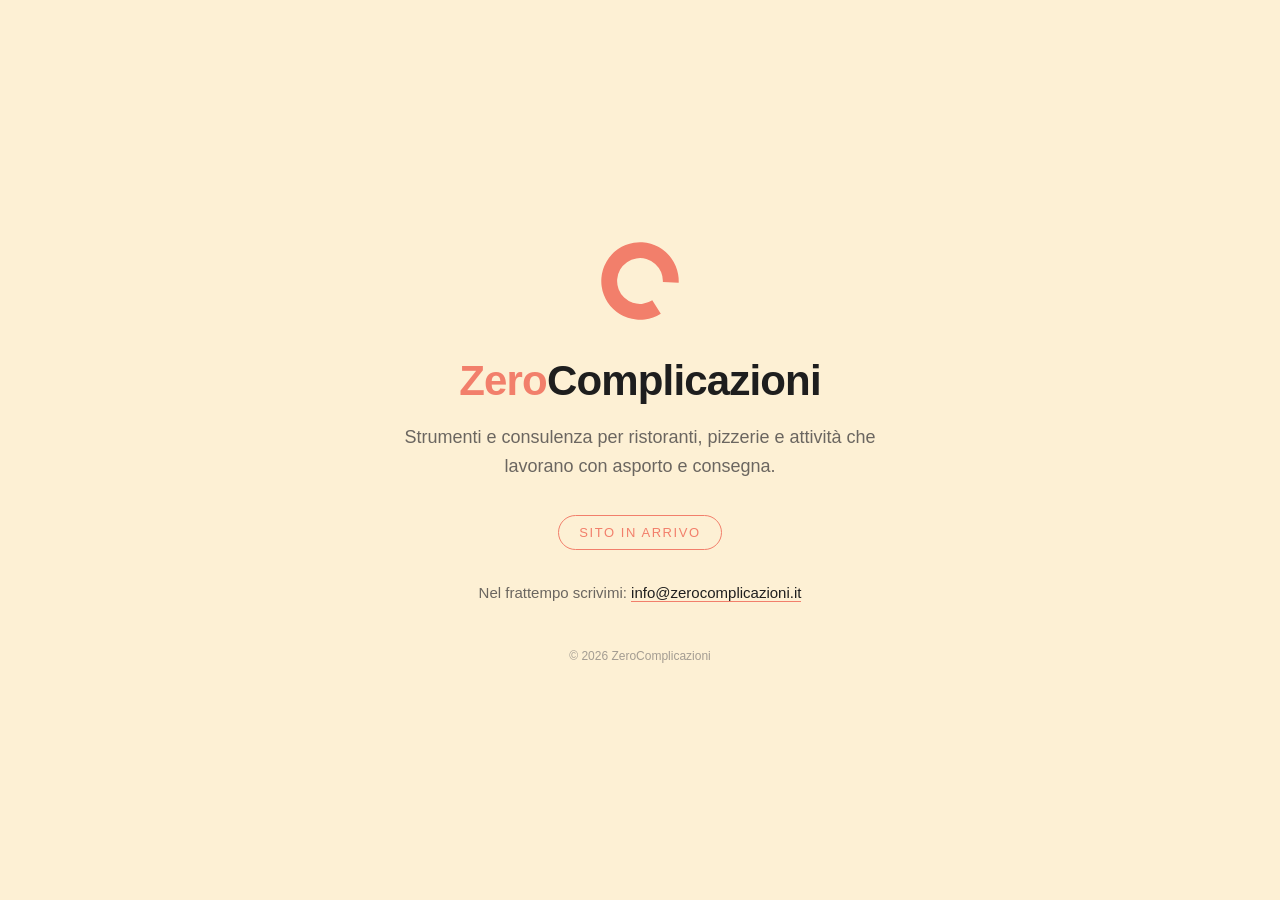
==== index.html @ be662501 "Index sito" ====
<!DOCTYPE html>
<html lang="it">
<head>
<meta charset="UTF-8">
<meta name="viewport" content="width=device-width, initial-scale=1.0">
<title>ZeroComplicazioni</title>
<meta name="description" content="ZeroComplicazioni — strumenti e consulenza per ristoranti, pizzerie e attività di ristorazione. Ordini online, processi, food cost.">
<meta name="robots" content="noindex">
<meta property="og:title" content="ZeroComplicazioni">
<meta property="og:description" content="Strumenti e consulenza per chi lavora con asporto e consegna.">
<meta property="og:type" content="website">
<link rel="icon" href="favicon.ico" sizes="any">
<style>
  :root{
    --ink:#1E1E1E;
    --coral:#F27F6B;
    --cream:#FDF0D4;
    --muted:#6B6660;
  }
  *{box-sizing:border-box;margin:0;padding:0}
  body{
    min-height:100vh;
    display:flex;
    align-items:center;
    justify-content:center;
    background:var(--cream);
    color:var(--ink);
    font-family:-apple-system,BlinkMacSystemFont,"Segoe UI",Roboto,Helvetica,Arial,sans-serif;
    padding:32px 24px;
    text-align:center;
  }
  .wrap{max-width:520px}
  .mark{width:88px;height:88px;margin:0 auto 32px;display:block}
  h1{
    font-size:clamp(28px,7vw,42px);
    font-weight:700;
    letter-spacing:-0.02em;
    margin-bottom:18px;
  }
  h1 .zero{color:var(--coral)}
  p.lead{
    font-size:clamp(15px,4vw,18px);
    line-height:1.6;
    color:var(--muted);
    margin-bottom:34px;
  }
  .soon{
    display:inline-block;
    font-size:13px;
    letter-spacing:0.12em;
    text-transform:uppercase;
    color:var(--coral);
    border:1.5px solid var(--coral);
    border-radius:999px;
    padding:9px 20px;
    margin-bottom:34px;
  }
  .contact{font-size:15px;color:var(--muted)}
  .contact a{color:var(--ink);text-decoration:none;border-bottom:1.5px solid var(--coral)}
  .contact a:hover{color:var(--coral)}
  footer{
    margin-top:48px;
    font-size:12px;
    color:#A39C92;
  }
</style>
</head>
<body>
  <div class="wrap">

    <svg class="mark" viewBox="0 0 100 100" xmlns="http://www.w3.org/2000/svg" role="img" aria-label="ZeroComplicazioni">
      <path d="M 73.641 87.109 A 44 44 0 1 1 93.958 51.919 L 75.975 51.134 A 26 26 0 1 0 63.970 71.928 Z" fill="#F27F6B"/>
    </svg>

    <h1><span class="zero">Zero</span>Complicazioni</h1>

    <p class="lead">
      Strumenti e consulenza per ristoranti, pizzerie e attività
      che lavorano con asporto e consegna.
    </p>

    <div class="soon">Sito in arrivo</div>

    <p class="contact">
      Nel frattempo scrivimi:
      <a href="mailto:info@zerocomplicazioni.it">info@zerocomplicazioni.it</a>
    </p>

    <footer>© 2026 ZeroComplicazioni</footer>

  </div>
</body>
</html>
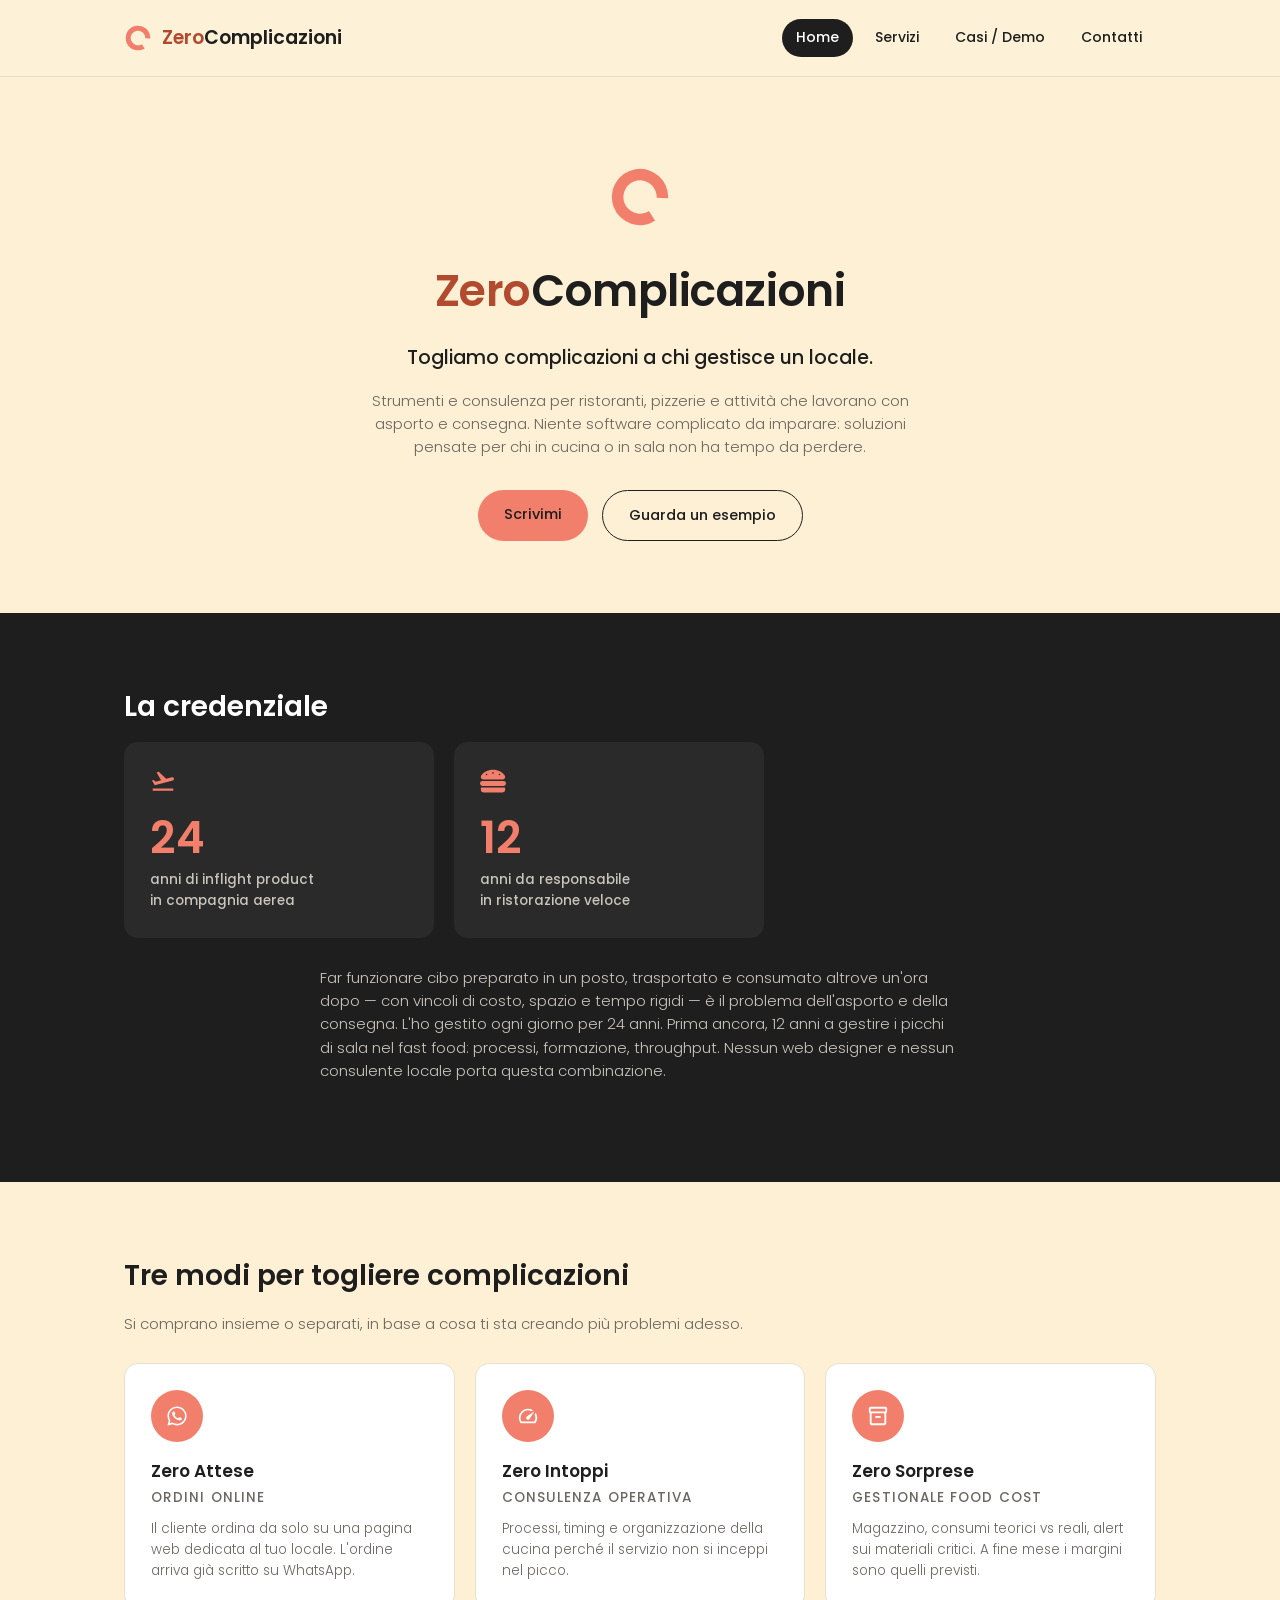
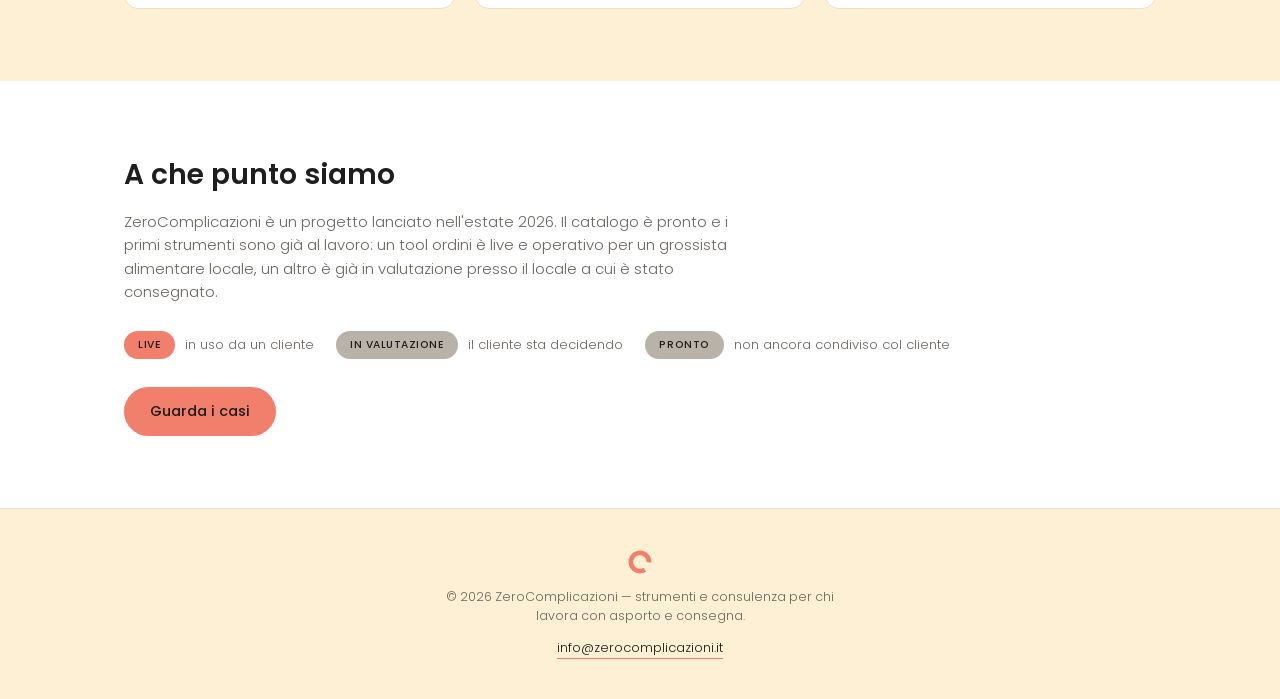
==== commit 6252b186: "Pubblicazione Sito" ====
--- a/index.html
+++ b/index.html
@@ -3,91 +3,117 @@
 <head>
 <meta charset="UTF-8">
 <meta name="viewport" content="width=device-width, initial-scale=1.0">
-<title>ZeroComplicazioni</title>
-<meta name="description" content="ZeroComplicazioni — strumenti e consulenza per ristoranti, pizzerie e attività di ristorazione. Ordini online, processi, food cost.">
+<title>ZeroComplicazioni — strumenti e consulenza per asporto e consegna</title>
+<meta name="description" content="Togliamo complicazioni a chi gestisce un locale. Ordini online, consulenza operativa e food cost per ristoranti, pizzerie e attività con asporto e consegna.">
 <meta name="robots" content="noindex">
-<meta property="og:title" content="ZeroComplicazioni">
-<meta property="og:description" content="Strumenti e consulenza per chi lavora con asporto e consegna.">
-<meta property="og:type" content="website">
 <link rel="icon" href="favicon.ico" sizes="any">
-<style>
-  :root{
-    --ink:#1E1E1E;
-    --coral:#F27F6B;
-    --cream:#FDF0D4;
-    --muted:#6B6660;
-  }
-  *{box-sizing:border-box;margin:0;padding:0}
-  body{
-    min-height:100vh;
-    display:flex;
-    align-items:center;
-    justify-content:center;
-    background:var(--cream);
-    color:var(--ink);
-    font-family:-apple-system,BlinkMacSystemFont,"Segoe UI",Roboto,Helvetica,Arial,sans-serif;
-    padding:32px 24px;
-    text-align:center;
-  }
-  .wrap{max-width:520px}
-  .mark{width:88px;height:88px;margin:0 auto 32px;display:block}
-  h1{
-    font-size:clamp(28px,7vw,42px);
-    font-weight:700;
-    letter-spacing:-0.02em;
-    margin-bottom:18px;
-  }
-  h1 .zero{color:var(--coral)}
-  p.lead{
-    font-size:clamp(15px,4vw,18px);
-    line-height:1.6;
-    color:var(--muted);
-    margin-bottom:34px;
-  }
-  .soon{
-    display:inline-block;
-    font-size:13px;
-    letter-spacing:0.12em;
-    text-transform:uppercase;
-    color:var(--coral);
-    border:1.5px solid var(--coral);
-    border-radius:999px;
-    padding:9px 20px;
-    margin-bottom:34px;
-  }
-  .contact{font-size:15px;color:var(--muted)}
-  .contact a{color:var(--ink);text-decoration:none;border-bottom:1.5px solid var(--coral)}
-  .contact a:hover{color:var(--coral)}
-  footer{
-    margin-top:48px;
-    font-size:12px;
-    color:#A39C92;
-  }
-</style>
+<link rel="preconnect" href="https://fonts.googleapis.com">
+<link rel="preconnect" href="https://fonts.gstatic.com" crossorigin>
+<link href="https://fonts.googleapis.com/css2?family=Poppins:wght@300;500;600&display=swap" rel="stylesheet">
+<link rel="stylesheet" href="style.css">
 </head>
 <body>
-  <div class="wrap">
 
-    <svg class="mark" viewBox="0 0 100 100" xmlns="http://www.w3.org/2000/svg" role="img" aria-label="ZeroComplicazioni">
-      <path d="M 73.641 87.109 A 44 44 0 1 1 93.958 51.919 L 75.975 51.134 A 26 26 0 1 0 63.970 71.928 Z" fill="#F27F6B"/>
-    </svg>
+<header class="site-header">
+  <div class="wrap header-inner">
+    <a href="index.html" class="wordmark" aria-label="ZeroComplicazioni, home">
+      <span class="mark"><svg viewBox="0 0 100 100" xmlns="http://www.w3.org/2000/svg" role="img" aria-label="ZeroComplicazioni"><path d="M 73.641 87.109 A 44 44 0 1 1 93.958 51.919 L 75.975 51.134 A 26 26 0 1 0 63.970 71.928 Z" fill="currentColor"/></svg></span>
+      <span class="word"><span class="zero">Zero</span>Complicazioni</span>
+    </a>
+    <input type="checkbox" id="nav-toggle" class="nav-toggle">
+    <label for="nav-toggle" class="nav-burger" aria-label="Apri il menu">
+      <span></span><span></span><span></span>
+    </label>
+    <nav class="site-nav">
+      <a href="index.html" class="active">Home</a>
+      <a href="servizi.html">Servizi</a>
+      <a href="casi.html">Casi / Demo</a>
+      <a href="contatti.html">Contatti</a>
+    </nav>
+  </div>
+</header>
+<main>
 
-    <h1><span class="zero">Zero</span>Complicazioni</h1>
+  <section class="hero">
+    <div class="wrap hero-inner">
+      <div class="hero-mark"><svg viewBox="0 0 100 100" xmlns="http://www.w3.org/2000/svg" role="img" aria-label="ZeroComplicazioni"><path d="M 73.641 87.109 A 44 44 0 1 1 93.958 51.919 L 75.975 51.134 A 26 26 0 1 0 63.970 71.928 Z" fill="currentColor"/></svg></div>
+      <h1><span class="zero">Zero</span>Complicazioni</h1>
+      <p class="claim">Togliamo complicazioni a chi gestisce un locale.</p>
+      <p class="lead">Strumenti e consulenza per ristoranti, pizzerie e attività che lavorano con asporto e consegna. Niente software complicato da imparare: soluzioni pensate per chi in cucina o in sala non ha tempo da perdere.</p>
+      <div class="cta-row">
+        <a class="btn btn-primary" href="mailto:info@zerocomplicazioni.it">Scrivimi</a>
+        <a class="btn btn-ghost" href="casi.html">Guarda un esempio</a>
+      </div>
+    </div>
+  </section>
 
-    <p class="lead">
-      Strumenti e consulenza per ristoranti, pizzerie e attività
-      che lavorano con asporto e consegna.
-    </p>
+  <section class="section section-dark">
+    <div class="wrap">
+      <h2 class="section-title section-title-dark">La credenziale</h2>
+      <div class="stat-grid">
+        <div class="stat-card">
+          <svg class="stat-icon" stroke="currentColor" fill="currentColor" stroke-width="0" viewBox="0 0 24 24"   height="512" width="512" xmlns="http://www.w3.org/2000/svg"><path fill="none" d="M0 0h24v24H0V0z"></path><path d="M2.5 19h19v2h-19v-2zm19.57-9.36c-.21-.8-1.04-1.28-1.84-1.06L14.92 10l-6.9-6.43-1.93.51 4.14 7.17-4.97 1.33-1.97-1.54-1.45.39 2.59 4.49L21 11.49c.81-.23 1.28-1.05 1.07-1.85z"></path></svg>
+          <div class="stat-num">24</div>
+          <p class="stat-label">anni di inflight product<br>in compagnia aerea</p>
+        </div>
+        <div class="stat-card">
+          <svg class="stat-icon" stroke="currentColor" fill="currentColor" stroke-width="0" viewBox="0 0 512 512"   height="512" width="512" xmlns="http://www.w3.org/2000/svg"><path d="M464 256H48a48 48 0 0 0 0 96h416a48 48 0 0 0 0-96zm16 128H32a16 16 0 0 0-16 16v16a64 64 0 0 0 64 64h352a64 64 0 0 0 64-64v-16a16 16 0 0 0-16-16zM58.64 224h394.72c34.57 0 54.62-43.9 34.82-75.88C448 83.2 359.55 32.1 256 32c-103.54.1-192 51.2-232.18 116.11C4 180.09 24.07 224 58.64 224zM384 112a16 16 0 1 1-16 16 16 16 0 0 1 16-16zM256 80a16 16 0 1 1-16 16 16 16 0 0 1 16-16zm-128 32a16 16 0 1 1-16 16 16 16 0 0 1 16-16z"></path></svg>
+          <div class="stat-num">12</div>
+          <p class="stat-label">anni da responsabile<br>in ristorazione veloce</p>
+        </div>
+      </div>
+      <p class="section-body section-body-dark">Far funzionare cibo preparato in un posto, trasportato e consumato altrove un'ora dopo — con vincoli di costo, spazio e tempo rigidi — è il problema dell'asporto e della consegna. L'ho gestito ogni giorno per 24 anni. Prima ancora, 12 anni a gestire i picchi di sala nel fast food: processi, formazione, throughput. Nessun web designer e nessun consulente locale porta questa combinazione.</p>
+    </div>
+  </section>
 
-    <div class="soon">Sito in arrivo</div>
+  <section class="section section-cream">
+    <div class="wrap">
+      <h2 class="section-title">Tre modi per togliere complicazioni</h2>
+      <p class="section-body">Si comprano insieme o separati, in base a cosa ti sta creando più problemi adesso.</p>
+      <div class="card-grid">
+        <a class="service-card" href="servizi.html#zero-attese">
+          <span class="badge-icon"><svg class="icon" stroke="currentColor" fill="currentColor" stroke-width="0" viewBox="0 0 448 512"   height="512" width="512" xmlns="http://www.w3.org/2000/svg"><path d="M380.9 97.1C339 55.1 283.2 32 223.9 32c-122.4 0-222 99.6-222 222 0 39.1 10.2 77.3 29.6 111L0 480l117.7-30.9c32.4 17.7 68.9 27 106.1 27h.1c122.3 0 224.1-99.6 224.1-222 0-59.3-25.2-115-67.1-157zm-157 341.6c-33.2 0-65.7-8.9-94-25.7l-6.7-4-69.8 18.3L72 359.2l-4.4-7c-18.5-29.4-28.2-63.3-28.2-98.2 0-101.7 82.8-184.5 184.6-184.5 49.3 0 95.6 19.2 130.4 54.1 34.8 34.9 56.2 81.2 56.1 130.5 0 101.8-84.9 184.6-186.6 184.6zm101.2-138.2c-5.5-2.8-32.8-16.2-37.9-18-5.1-1.9-8.8-2.8-12.5 2.8-3.7 5.6-14.3 18-17.6 21.8-3.2 3.7-6.5 4.2-12 1.4-32.6-16.3-54-29.1-75.5-66-5.7-9.8 5.7-9.1 16.3-30.3 1.8-3.7.9-6.9-.5-9.7-1.4-2.8-12.5-30.1-17.1-41.2-4.5-10.8-9.1-9.3-12.5-9.5-3.2-.2-6.9-.2-10.6-.2-3.7 0-9.7 1.4-14.8 6.9-5.1 5.6-19.4 19-19.4 46.3 0 27.3 19.9 53.7 22.6 57.4 2.8 3.7 39.1 59.7 94.8 83.8 35.2 15.2 49 16.5 66.6 13.9 10.7-1.6 32.8-13.4 37.4-26.4 4.6-13 4.6-24.1 3.2-26.4-1.3-2.5-5-3.9-10.5-6.6z"></path></svg></span>
+          <h3>Zero Attese</h3>
+          <p class="eyebrow">Ordini online</p>
+          <p>Il cliente ordina da solo su una pagina web dedicata al tuo locale. L'ordine arriva già scritto su WhatsApp.</p>
+        </a>
+        <a class="service-card" href="servizi.html#zero-intoppi">
+          <span class="badge-icon"><svg class="icon" stroke="currentColor" fill="currentColor" stroke-width="0" viewBox="0 0 24 24"   height="512" width="512" xmlns="http://www.w3.org/2000/svg"><path fill="none" d="M0 0h24v24H0z"></path><path d="m20.38 8.57-1.23 1.85a8 8 0 0 1-.22 7.58H5.07A8 8 0 0 1 15.58 6.85l1.85-1.23A10 10 0 0 0 3.35 19a2 2 0 0 0 1.72 1h13.85a2 2 0 0 0 1.74-1 10 10 0 0 0-.27-10.44z"></path><path d="M10.59 15.41a2 2 0 0 0 2.83 0l5.66-8.49-8.49 5.66a2 2 0 0 0 0 2.83z"></path></svg></span>
+          <h3>Zero Intoppi</h3>
+          <p class="eyebrow">Consulenza operativa</p>
+          <p>Processi, timing e organizzazione della cucina perché il servizio non si inceppi nel picco.</p>
+        </a>
+        <a class="service-card" href="servizi.html#zero-sorprese">
+          <span class="badge-icon"><svg class="icon" stroke="currentColor" fill="currentColor" stroke-width="0" viewBox="0 0 24 24"   height="512" width="512" xmlns="http://www.w3.org/2000/svg"><path fill="none" d="M0 0h24v24H0z"></path><path d="M20 2H4c-1 0-2 .9-2 2v3.01c0 .72.43 1.34 1 1.69V20c0 1.1 1.1 2 2 2h14c.9 0 2-.9 2-2V8.7c.57-.35 1-.97 1-1.69V4c0-1.1-1-2-2-2zm-1 18H5V9h14v11zm1-13H4V4h16v3z"></path><path d="M9 12h6v2H9z"></path></svg></span>
+          <h3>Zero Sorprese</h3>
+          <p class="eyebrow">Gestionale food cost</p>
+          <p>Magazzino, consumi teorici vs reali, alert sui materiali critici. A fine mese i margini sono quelli previsti.</p>
+        </a>
+      </div>
+    </div>
+  </section>
 
-    <p class="contact">
-      Nel frattempo scrivimi:
-      <a href="mailto:info@zerocomplicazioni.it">info@zerocomplicazioni.it</a>
-    </p>
+  <section class="section">
+    <div class="wrap">
+      <h2 class="section-title">A che punto siamo</h2>
+      <p class="section-body">ZeroComplicazioni è un progetto lanciato nell'estate 2026. Il catalogo è pronto e i primi strumenti sono già al lavoro: un tool ordini è live e operativo per un grossista alimentare locale, un altro è già in valutazione presso il locale a cui è stato consegnato.</p>
+      <div class="legend-row">
+        <span class="legend-item"><span class="status-badge status-live">LIVE</span><span class="legend-text">in uso da un cliente</span></span>
+        <span class="legend-item"><span class="status-badge status-neutral">IN VALUTAZIONE</span><span class="legend-text">il cliente sta decidendo</span></span>
+        <span class="legend-item"><span class="status-badge status-neutral">PRONTO</span><span class="legend-text">non ancora condiviso col cliente</span></span>
+      </div>
+      <a class="btn btn-primary" href="casi.html">Guarda i casi</a>
+    </div>
+  </section>
 
-    <footer>© 2026 ZeroComplicazioni</footer>
+</main>
 
+<footer class="site-footer">
+  <div class="wrap footer-inner">
+    <div class="footer-mark"><svg viewBox="0 0 100 100" xmlns="http://www.w3.org/2000/svg" role="img" aria-label="ZeroComplicazioni"><path d="M 73.641 87.109 A 44 44 0 1 1 93.958 51.919 L 75.975 51.134 A 26 26 0 1 0 63.970 71.928 Z" fill="currentColor"/></svg></div>
+    <p class="footer-text">© 2026 ZeroComplicazioni — strumenti e consulenza per chi lavora con asporto e consegna.</p>
+    <a class="footer-email" href="mailto:info@zerocomplicazioni.it">info@zerocomplicazioni.it</a>
   </div>
+</footer>
 </body>
 </html>
--- a/style.css
+++ b/style.css
@@ -0,0 +1,195 @@
+:root {
+  --coral: #F27F6B;
+  --terracotta: #B14A2E; /* testo corallo su sfondo chiaro (WCAG AA) — icone/bottoni/badge restano --coral */
+  --ink: #1E1E1E;
+  --card: #2A2A2A;
+  --cream: #FDF0D4;
+  --white: #FFFFFF;
+  --muted: #6B6660;
+  --muted-dark: #C9C4BC;
+  --border: #E8DFCF;
+  --neutral-badge: #B9B2A8;
+}
+
+* { box-sizing: border-box; }
+html { scroll-behavior: smooth; }
+body {
+  margin: 0;
+  font-family: "Poppins", -apple-system, BlinkMacSystemFont, "Segoe UI", sans-serif;
+  font-weight: 300;
+  color: var(--ink);
+  background: var(--white);
+  line-height: 1.55;
+}
+a { color: inherit; }
+h1, h2, h3 { font-weight: 600; margin: 0; }
+p { margin: 0; }
+.wrap { max-width: 1080px; margin: 0 auto; padding: 0 24px; }
+.icon { width: 22px; height: 22px; display: block; }
+
+/* ---------- Header ---------- */
+.site-header {
+  position: sticky; top: 0; z-index: 10;
+  background: rgba(253, 240, 212, 0.92);
+  backdrop-filter: blur(6px);
+  border-bottom: 1px solid var(--border);
+}
+.header-inner { display: flex; align-items: center; justify-content: space-between; height: 76px; }
+.wordmark { display: flex; align-items: center; gap: 10px; text-decoration: none; }
+.wordmark .mark { width: 28px; height: 28px; color: var(--coral); }
+.wordmark .mark svg { width: 100%; height: 100%; }
+.wordmark .word { font-size: 19px; font-weight: 600; color: var(--ink); }
+.wordmark .zero { color: var(--terracotta); }
+.site-nav { display: flex; gap: 8px; }
+.site-nav a {
+  text-decoration: none; color: var(--ink); font-size: 14px; font-weight: 500;
+  padding: 8px 14px; border-radius: 999px; transition: background 0.15s;
+}
+.site-nav a:hover { background: rgba(30,30,30,0.06); }
+.site-nav a.active { background: var(--ink); color: var(--white); }
+.nav-toggle { display: none; }
+.nav-burger { display: none; }
+
+@media (max-width: 720px) {
+  .site-nav {
+    position: absolute; top: 76px; left: 0; right: 0;
+    background: var(--cream); border-bottom: 1px solid var(--border);
+    flex-direction: column; padding: 8px 24px 16px;
+    display: none;
+  }
+  .site-nav a { padding: 12px 4px; }
+  .nav-burger {
+    display: flex; flex-direction: column; gap: 5px; cursor: pointer;
+    width: 32px; height: 32px; align-items: center; justify-content: center;
+  }
+  .nav-burger span { width: 22px; height: 2px; background: var(--ink); display: block; }
+  .nav-toggle:checked ~ .site-nav { display: flex; }
+}
+
+/* ---------- Hero ---------- */
+.hero { background: var(--cream); padding: 88px 0 72px; text-align: center; }
+.hero-inner { max-width: 640px; margin: 0 auto; }
+.hero-mark { width: 64px; height: 64px; margin: 0 auto 28px; color: var(--coral); }
+.hero-mark svg { width: 100%; height: 100%; }
+.hero-mark-sm { width: 52px; height: 52px; margin-bottom: 20px; }
+h1 { font-size: clamp(32px, 6vw, 44px); letter-spacing: -0.01em; margin-bottom: 18px; }
+.zero { color: var(--terracotta); }
+.claim { font-size: 19px; font-weight: 500; margin-bottom: 16px; }
+.lead { font-size: 15px; font-weight: 300; color: var(--muted); margin-bottom: 32px; }
+.cta-row { display: flex; gap: 14px; justify-content: center; flex-wrap: wrap; }
+
+.btn {
+  display: inline-block; text-decoration: none; font-weight: 500; font-size: 14.5px;
+  padding: 13px 26px; border-radius: 999px; transition: opacity 0.15s;
+}
+.btn:hover { opacity: 0.85; }
+.btn-primary { background: var(--coral); color: var(--ink); }
+.btn-ghost { background: transparent; color: var(--ink); border: 1.5px solid var(--ink); }
+
+/* ---------- Sections ---------- */
+.section { padding: 72px 0; }
+.section-dark { background: var(--ink); color: var(--white); }
+.section-cream { background: var(--cream); }
+.section-title { font-size: 28px; margin-bottom: 14px; }
+.section-title-dark { font-size: 28px; margin-bottom: 14px; color: var(--white); }
+.section-body { font-size: 15px; color: var(--muted); max-width: 640px; margin-bottom: 28px; }
+.section-body-dark { font-size: 15px; color: var(--muted-dark); max-width: 640px; margin: 0 auto 28px; }
+.page-head { padding-bottom: 24px; }
+.page-head h1 { margin-bottom: 16px; }
+
+/* ---------- Stat grid (credenziale) ---------- */
+.stat-grid { display: grid; grid-template-columns: repeat(2, 1fr); gap: 20px; max-width: 640px; margin-bottom: 28px; }
+.stat-card { background: var(--card); border-radius: 14px; padding: 26px; }
+.stat-icon { width: 26px; height: 26px; color: var(--coral); margin-bottom: 14px; }
+.stat-num { font-size: 44px; font-weight: 600; color: var(--coral); line-height: 1; margin-bottom: 10px; }
+.stat-label { font-size: 13.5px; color: var(--muted-dark); font-weight: 500; }
+@media (max-width: 560px) { .stat-grid { grid-template-columns: 1fr; } }
+
+/* ---------- Card grid (servizi overview) ---------- */
+.card-grid { display: grid; grid-template-columns: repeat(3, 1fr); gap: 20px; }
+.service-card {
+  display: block; background: var(--white); border: 1px solid var(--border); border-radius: 14px;
+  padding: 26px; text-decoration: none; color: var(--ink); transition: box-shadow 0.15s, transform 0.15s;
+}
+.service-card:hover { box-shadow: 0 8px 24px rgba(30,30,30,0.08); transform: translateY(-2px); }
+.service-card h3 { font-size: 17px; margin-bottom: 4px; }
+.service-card p { font-size: 13.5px; color: var(--muted); }
+.service-card .eyebrow { margin-bottom: 10px; }
+@media (max-width: 780px) { .card-grid { grid-template-columns: 1fr; } }
+
+.badge-icon {
+  display: inline-flex; align-items: center; justify-content: center;
+  width: 52px; height: 52px; border-radius: 50%; background: var(--coral);
+  color: var(--white); margin-bottom: 16px;
+}
+.badge-icon-dark { background: var(--ink); flex-shrink: 0; margin-bottom: 0; }
+.badge-icon-lg { width: 60px; height: 60px; background: var(--card); }
+.badge-icon-lg .icon { width: 26px; height: 26px; }
+
+.eyebrow { font-size: 11px; font-weight: 500; color: var(--muted); text-transform: uppercase; letter-spacing: 0.08em; }
+
+/* ---------- Service detail blocks ---------- */
+.service-detail { padding: 40px 0; border-bottom: 1px solid var(--border); }
+.service-detail:last-child { border-bottom: none; }
+.service-detail-head { display: flex; align-items: center; gap: 16px; margin-bottom: 24px; }
+.service-detail-head h3 { font-size: 22px; margin-bottom: 4px; }
+.detail-rows { display: flex; flex-direction: column; gap: 14px; margin-bottom: 20px; }
+.detail-row {
+  display: flex; gap: 16px; align-items: flex-start; background: var(--cream);
+  border-radius: 10px; padding: 16px 20px;
+}
+.detail-row-plain { background: var(--card); }
+.detail-row-plain .detail-label { color: var(--coral); flex: 0 0 90px; margin-bottom: 0; }
+.detail-row-plain .detail-text { color: var(--muted-dark); flex: 1; }
+@media (max-width: 560px) {
+  .detail-row-plain { flex-direction: column; gap: 6px; }
+  .detail-row-plain .detail-label { flex: none; }
+}
+.detail-icon {
+  flex-shrink: 0; width: 26px; height: 26px; border-radius: 50%; display: flex;
+  align-items: center; justify-content: center; font-size: 13px; font-weight: 600; margin-top: 2px;
+}
+.detail-icon-ok { background: #FBE4DE; color: var(--coral); }
+.detail-icon-no { background: #EDEAE5; color: var(--muted); }
+.detail-label { font-size: 14px; font-weight: 500; margin-bottom: 4px; }
+.detail-text { font-size: 13.5px; color: var(--muted); line-height: 1.6; }
+.service-cost { font-size: 14px; font-style: italic; font-weight: 500; color: var(--ink); margin-bottom: 6px; }
+.service-example { font-size: 13.5px; color: var(--muted); }
+.service-example a { color: var(--ink); border-bottom: 1.5px solid var(--coral); text-decoration: none; }
+
+/* ---------- Status badges ---------- */
+.status-badge {
+  display: inline-block; font-size: 10.5px; font-weight: 500; letter-spacing: 0.05em;
+  padding: 6px 14px; border-radius: 999px; color: var(--ink); flex-shrink: 0;
+}
+.status-live { background: var(--coral); }
+.status-neutral { background: var(--neutral-badge); }
+.legend-row { display: flex; align-items: center; gap: 22px; flex-wrap: wrap; margin-bottom: 28px; }
+.legend-item { display: inline-flex; align-items: center; gap: 10px; }
+.legend-text { font-size: 13px; color: var(--muted); }
+
+/* ---------- Case grid ---------- */
+.case-grid { display: flex; flex-direction: column; gap: 20px; }
+.case-card { background: var(--ink); border-radius: 14px; padding: 28px 30px; color: var(--white); }
+.case-card-head { display: flex; align-items: center; gap: 16px; margin-bottom: 20px; flex-wrap: wrap; }
+.case-card-head h3 { font-size: 19px; flex: 1; min-width: 180px; }
+.case-card .badge-icon { margin-bottom: 0; flex-shrink: 0; }
+@media (max-width: 480px) {
+  .case-card-head { gap: 12px; }
+  .case-card-head h3 { flex-basis: 100%; order: 3; }
+  .case-card-head .status-badge { margin-left: auto; }
+}
+
+/* ---------- Contatti ---------- */
+.contatti-hero { text-align: center; padding: 96px 0; }
+.contatti-inner { max-width: 560px; margin: 0 auto; display: flex; flex-direction: column; align-items: center; }
+.contact-email { font-size: 18px; font-weight: 500; color: var(--coral); text-decoration: none; margin-top: 18px; }
+.contact-email:hover { text-decoration: underline; }
+
+/* ---------- Footer ---------- */
+.site-footer { background: var(--cream); border-top: 1px solid var(--border); padding: 40px 0; }
+.footer-inner { display: flex; flex-direction: column; align-items: center; gap: 12px; text-align: center; }
+.footer-mark { width: 26px; height: 26px; color: var(--coral); }
+.footer-mark svg { width: 100%; height: 100%; }
+.footer-text { font-size: 12.5px; color: var(--muted); max-width: 420px; }
+.footer-email { font-size: 13px; color: var(--ink); text-decoration: none; border-bottom: 1.5px solid var(--coral); }
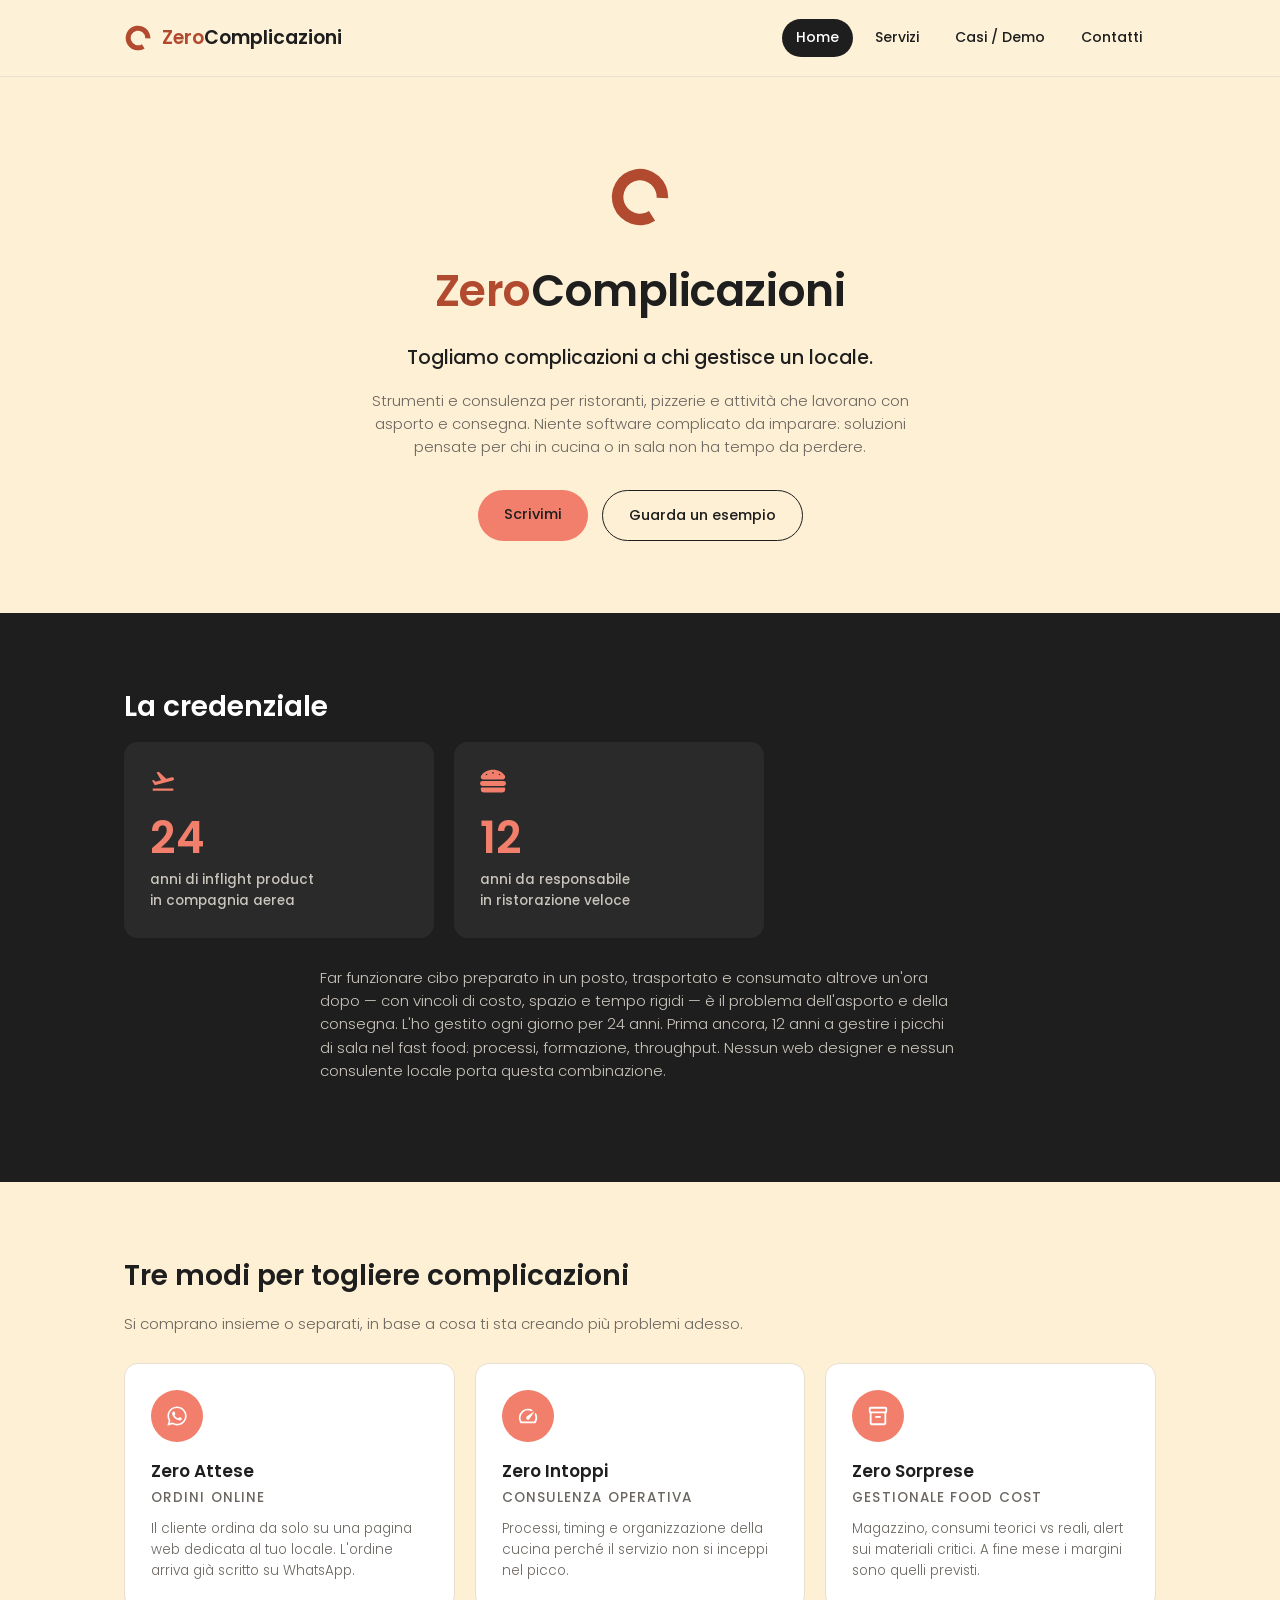
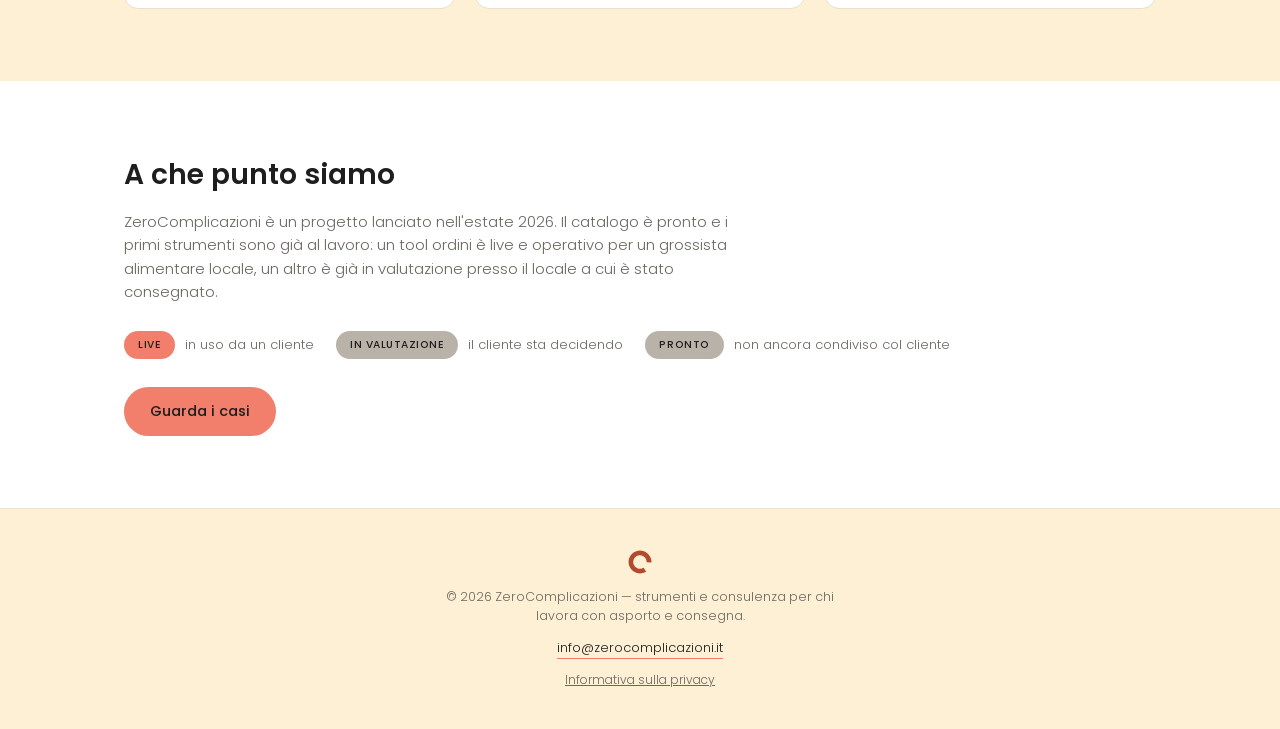
==== commit 7aed9117: "privacy" ====
--- a/index.html
+++ b/index.html
@@ -113,6 +113,7 @@
     <div class="footer-mark"><svg viewBox="0 0 100 100" xmlns="http://www.w3.org/2000/svg" role="img" aria-label="ZeroComplicazioni"><path d="M 73.641 87.109 A 44 44 0 1 1 93.958 51.919 L 75.975 51.134 A 26 26 0 1 0 63.970 71.928 Z" fill="currentColor"/></svg></div>
     <p class="footer-text">© 2026 ZeroComplicazioni — strumenti e consulenza per chi lavora con asporto e consegna.</p>
     <a class="footer-email" href="mailto:info@zerocomplicazioni.it">info@zerocomplicazioni.it</a>
+    <a class="footer-link" href="privacy.html">Informativa sulla privacy</a>
   </div>
 </footer>
 </body>
--- a/style.css
+++ b/style.css
@@ -1,6 +1,6 @@
 :root {
   --coral: #F27F6B;
-  --terracotta: #B14A2E; /* testo corallo su sfondo chiaro (WCAG AA) — icone/bottoni/badge restano --coral */
+  --terracotta: #B14A2E; /* testo corallo su sfondo chiaro (WCAG AA). Nel lockup simbolo+wordmark: mattone insieme su sfondo chiaro, corallo insieme su sfondo scuro — mai affiancati. Corallo isolato resta su bottoni/badge/superfici */
   --ink: #1E1E1E;
   --card: #2A2A2A;
   --cream: #FDF0D4;
@@ -36,7 +36,7 @@
 }
 .header-inner { display: flex; align-items: center; justify-content: space-between; height: 76px; }
 .wordmark { display: flex; align-items: center; gap: 10px; text-decoration: none; }
-.wordmark .mark { width: 28px; height: 28px; color: var(--coral); }
+.wordmark .mark { width: 28px; height: 28px; color: var(--terracotta); }
 .wordmark .mark svg { width: 100%; height: 100%; }
 .wordmark .word { font-size: 19px; font-weight: 600; color: var(--ink); }
 .wordmark .zero { color: var(--terracotta); }
@@ -69,7 +69,7 @@
 /* ---------- Hero ---------- */
 .hero { background: var(--cream); padding: 88px 0 72px; text-align: center; }
 .hero-inner { max-width: 640px; margin: 0 auto; }
-.hero-mark { width: 64px; height: 64px; margin: 0 auto 28px; color: var(--coral); }
+.hero-mark { width: 64px; height: 64px; margin: 0 auto 28px; color: var(--terracotta); }
 .hero-mark svg { width: 100%; height: 100%; }
 .hero-mark-sm { width: 52px; height: 52px; margin-bottom: 20px; }
 h1 { font-size: clamp(32px, 6vw, 44px); letter-spacing: -0.01em; margin-bottom: 18px; }
@@ -189,7 +189,19 @@
 /* ---------- Footer ---------- */
 .site-footer { background: var(--cream); border-top: 1px solid var(--border); padding: 40px 0; }
 .footer-inner { display: flex; flex-direction: column; align-items: center; gap: 12px; text-align: center; }
-.footer-mark { width: 26px; height: 26px; color: var(--coral); }
+.footer-mark { width: 26px; height: 26px; color: var(--terracotta); }
 .footer-mark svg { width: 100%; height: 100%; }
 .footer-text { font-size: 12.5px; color: var(--muted); max-width: 420px; }
 .footer-email { font-size: 13px; color: var(--ink); text-decoration: none; border-bottom: 1.5px solid var(--coral); }
+.footer-link { font-size: 12px; color: var(--muted); text-decoration: underline; }
+.footer-link:hover { color: var(--ink); }
+
+/* ---------- Legal (privacy) ---------- */
+.legal-content { max-width: 720px; }
+.legal-content h2 { font-size: 18px; margin: 40px 0 14px; }
+.legal-content h2:first-child { margin-top: 0; }
+.legal-content p { font-size: 14.5px; color: var(--ink); line-height: 1.7; margin-bottom: 14px; }
+.legal-content ul { margin: 0 0 14px; padding-left: 20px; }
+.legal-content li { font-size: 14.5px; color: var(--ink); line-height: 1.7; margin-bottom: 10px; }
+.legal-content a { color: var(--terracotta); text-decoration: underline; }
+.legal-updated { font-size: 13px; color: var(--muted); }
